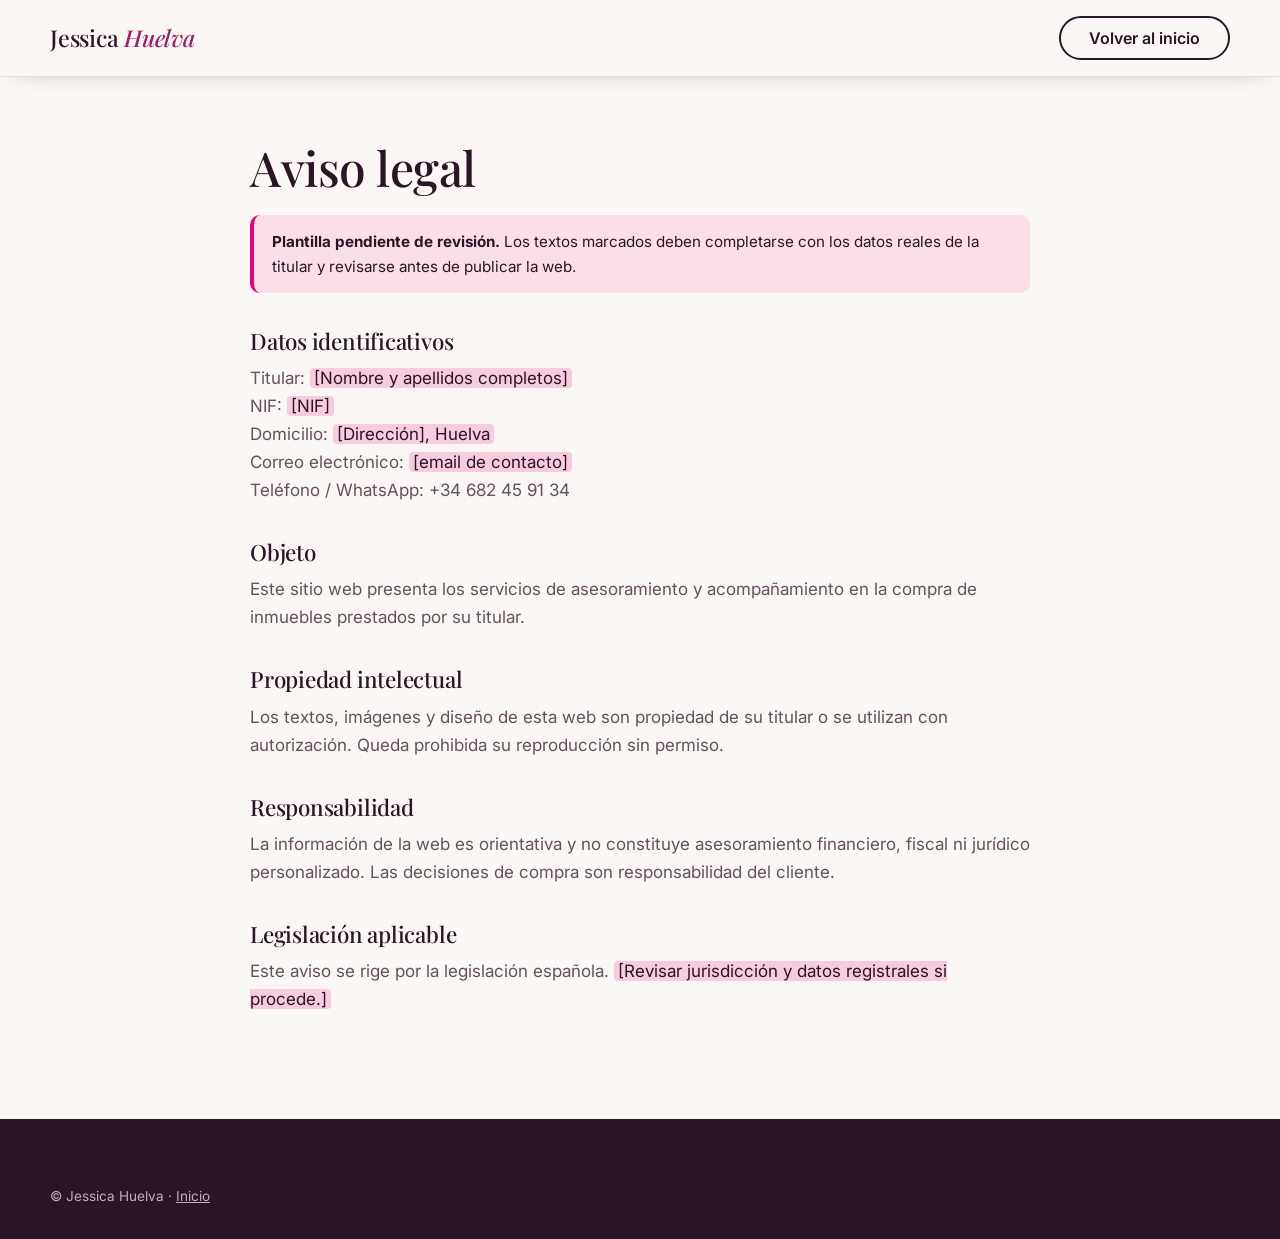
==== aviso-legal.html @ d4043e0d "Añade radar de inversión y página Mis operaciones; menú actualizado Radar: capital, financiación, ob" ====
<!doctype html>
<html lang="es">
<head>
<meta charset="utf-8">
<meta name="viewport" content="width=device-width, initial-scale=1">
<title>Aviso legal · Jessica Huelva</title>
<meta name="robots" content="noindex">
<link rel="preconnect" href="https://fonts.googleapis.com">
<link rel="preconnect" href="https://fonts.gstatic.com" crossorigin>
<link rel="stylesheet" href="https://fonts.googleapis.com/css2?family=Inter:wght@400;500;600&family=Playfair+Display:ital,wght@0,400;0,500;1,400&display=swap">
<link rel="stylesheet" href="styles.css?v=20261005">
</head>
<body>
<header class="header is-scrolled"><div class="wrap"><a class="brand" href="index.html">Jessica <span>Huelva</span></a><a class="btn btn-ghost" style="min-height:44px" href="index.html">Volver al inicio</a></div></header>
<main class="legal"><div class="wrap">
<h1>Aviso legal</h1>
<p class="todo"><strong>Plantilla pendiente de revisión.</strong> Los textos marcados deben completarse con los datos reales de la titular y revisarse antes de publicar la web.</p>
<h2>Datos identificativos</h2>
<p>Titular: <mark>[Nombre y apellidos completos]</mark><br>NIF: <mark>[NIF]</mark><br>Domicilio: <mark>[Dirección], Huelva</mark><br>Correo electrónico: <mark>[email de contacto]</mark><br>Teléfono / WhatsApp: +34 682 45 91 34</p>
<h2>Objeto</h2>
<p>Este sitio web presenta los servicios de asesoramiento y acompañamiento en la compra de inmuebles prestados por su titular.</p>
<h2>Propiedad intelectual</h2>
<p>Los textos, imágenes y diseño de esta web son propiedad de su titular o se utilizan con autorización. Queda prohibida su reproducción sin permiso.</p>
<h2>Responsabilidad</h2>
<p>La información de la web es orientativa y no constituye asesoramiento financiero, fiscal ni jurídico personalizado. Las decisiones de compra son responsabilidad del cliente.</p>
<h2>Legislación aplicable</h2>
<p>Este aviso se rige por la legislación española. <mark>[Revisar jurisdicción y datos registrales si procede.]</mark></p>
</div></main>
<footer class="footer"><div class="wrap"><p class="copy" style="padding-top:0">© Jessica Huelva · <a href="index.html" style="color:inherit">Inicio</a></p></div></footer>
</body></html>
---- styles.css ----
/* =========================================================
   Jessica Huelva — Personal Shopper Inmobiliario
   Paleta: fondo cálido · magenta (marca) · fucsia (acento) · tinta ciruela
   ========================================================= */
:root {
  --bg: #fbf7f4;
  --bg-soft: #f4ebe7;
  --card: #ffffff;
  --ink: #2a1626;
  --muted: #65515f;
  --line: #e8dcd8;
  --magenta: #a31c69;
  --magenta-deep: #7a1250;
  --fucsia: #e6007e;
  --ink-bg: #2a1626;
  --on-dark: #fbf1f6;

  --serif: "Playfair Display", Georgia, "Times New Roman", serif;
  --sans: "Inter", system-ui, -apple-system, "Segoe UI", Roboto, sans-serif;

  --r: 20px;
  --shadow: 0 1px 2px rgba(42, 22, 38, .05), 0 12px 32px -12px rgba(42, 22, 38, .18);
  --ease: cubic-bezier(.22, .8, .24, 1);
  --wrap: 1180px;
}

*, *::before, *::after { box-sizing: border-box; }
html { scroll-behavior: smooth; scroll-padding-top: 84px; -webkit-text-size-adjust: 100%; }
body {
  margin: 0; background: var(--bg); color: var(--ink);
  font: 400 17px/1.65 var(--sans);
  -webkit-font-smoothing: antialiased; overflow-x: clip;
}
img { max-width: 100%; display: block; }
svg[aria-hidden="true"]:not([width]) { aspect-ratio: 1; }
a { color: inherit; }
h1, h2, h3 { font-family: var(--serif); font-weight: 500; line-height: 1.12; margin: 0; letter-spacing: -.01em; }
h1 { font-size: clamp(2.35rem, 5.2vw, 4.2rem); }
h2 { font-size: clamp(1.9rem, 3.6vw, 3rem); }
h3 { font-size: 1.35rem; }
h1 em, h2 em { font-style: italic; color: var(--magenta); }
p { margin: 0; }
.wrap { width: min(var(--wrap), 100% - 40px); margin-inline: auto; }
.section { padding: clamp(72px, 10vw, 128px) 0; }
.eyebrow {
  display: inline-flex; align-items: center; gap: 10px;
  font: 600 .78rem/1 var(--sans); letter-spacing: .16em; text-transform: uppercase; color: var(--magenta);
}
.eyebrow::before { content: ""; width: 28px; height: 2px; background: var(--fucsia); }
.lead { font-size: 1.15rem; color: var(--muted); max-width: 56ch; }
.sr-only { position: absolute; width: 1px; height: 1px; overflow: hidden; clip: rect(0 0 0 0); white-space: nowrap; }
:focus-visible { outline: 3px solid var(--fucsia); outline-offset: 3px; border-radius: 6px; }

/* ---------- Botones ---------- */
.btn {
  display: inline-flex; align-items: center; justify-content: center; gap: 10px;
  min-height: 52px; padding: 0 28px; border-radius: 999px; border: 2px solid transparent;
  font: 600 1rem/1 var(--sans); text-decoration: none; cursor: pointer;
  transition: transform .25s var(--ease), background .25s, box-shadow .25s, color .25s, border-color .25s;
}
.btn svg { width: 20px; height: 20px; flex: none; }
.btn-primary { background: var(--magenta); color: #fff; box-shadow: 0 10px 24px -10px rgba(163, 28, 105, .7); }
.btn-primary:hover { background: var(--magenta-deep); transform: translateY(-2px); box-shadow: 0 16px 28px -10px rgba(163, 28, 105, .75); }
.btn-ghost { border-color: var(--ink); color: var(--ink); }
.btn-ghost:hover { background: var(--ink); color: #fff; }
.btn-light { background: #fff; color: var(--magenta-deep); }
.btn-light:hover { transform: translateY(-2px); background: var(--on-dark); }

/* ---------- Cabecera ---------- */
.header {
  position: sticky; top: 0; z-index: 50;
  background: rgba(251, 247, 244, .86); backdrop-filter: blur(14px); -webkit-backdrop-filter: blur(14px);
  border-bottom: 1px solid transparent; transition: border-color .3s, box-shadow .3s;
}
.header.is-scrolled { border-color: var(--line); box-shadow: 0 8px 24px -18px rgba(42, 22, 38, .4); }
.header .wrap { display: flex; align-items: center; justify-content: space-between; height: 76px; gap: 24px; }
.brand { font: 500 1.45rem/1 var(--serif); text-decoration: none; letter-spacing: -.01em; }
.brand span { color: var(--magenta); font-style: italic; }
.nav { display: flex; align-items: center; gap: 30px; }
.nav a:not(.btn) { text-decoration: none; font-size: .95rem; font-weight: 500; position: relative; padding: 6px 0; }
.nav a:not(.btn)::after {
  content: ""; position: absolute; left: 0; right: 100%; bottom: 0; height: 2px; background: var(--fucsia);
  transition: right .3s var(--ease);
}
.nav a:not(.btn):hover::after { right: 0; }
.nav .btn { min-height: 44px; padding: 0 22px; font-size: .92rem; }
.burger { display: none; width: 48px; height: 48px; border: 0; background: none; cursor: pointer; border-radius: 12px; }
.burger span { display: block; width: 24px; height: 2px; background: var(--ink); margin: 5px auto; transition: transform .3s, opacity .3s; }
.burger[aria-expanded="true"] span:nth-child(1) { transform: translateY(7px) rotate(45deg); }
.burger[aria-expanded="true"] span:nth-child(2) { opacity: 0; }
.burger[aria-expanded="true"] span:nth-child(3) { transform: translateY(-7px) rotate(-45deg); }

/* ---------- Hero ---------- */
.hero { padding: clamp(32px, 6vw, 72px) 0 clamp(64px, 9vw, 112px); position: relative; overflow: hidden; }
.hero::before {
  content: ""; position: absolute; z-index: -1; right: -10%; top: -8%; width: 640px; height: 640px; border-radius: 50%;
  background: radial-gradient(closest-side, rgba(230, 0, 126, .14), rgba(230, 0, 126, 0));
}
.hero-grid { display: grid; grid-template-columns: 1.12fr .88fr; gap: clamp(32px, 6vw, 88px); align-items: center; }
.hero h1 { margin: 22px 0 24px; }
.hero .lead { margin-bottom: 36px; }
.paths { display: grid; grid-template-columns: 1fr 1fr; gap: 14px; margin-bottom: 26px; }
.path {
  display: flex; flex-direction: column; gap: 4px; padding: 20px 22px; text-decoration: none;
  background: var(--card); border: 1px solid var(--line); border-radius: 16px; position: relative;
  transition: transform .3s var(--ease), border-color .3s, box-shadow .3s;
}
.path small { color: var(--muted); font-size: .85rem; line-height: 1.4; }
.path strong { font: 500 1.2rem/1.2 var(--serif); }
.path svg { position: absolute; right: 18px; top: 20px; width: 22px; height: 22px; color: var(--magenta); transition: transform .3s var(--ease); }
.path:hover { transform: translateY(-3px); border-color: var(--magenta); box-shadow: var(--shadow); }
.path:hover svg { transform: translate(3px, -3px); }
.hero-note { font-size: .92rem; color: var(--muted); display: flex; gap: 10px; align-items: center; }
.hero-note i { width: 8px; height: 8px; border-radius: 50%; background: var(--fucsia); box-shadow: 0 0 0 4px rgba(230, 0, 126, .18); flex: none; }

.portrait { position: relative; }
.portrait-frame {
  border-radius: 240px 240px var(--r) var(--r); overflow: hidden; aspect-ratio: 4 / 5.1;
  box-shadow: var(--shadow); background: var(--bg-soft);
}
.portrait-frame img { width: 100%; height: 100%; object-fit: cover; object-position: 50% 18%; }
.portrait::before {
  content: ""; position: absolute; inset: 22px -18px -18px 22px; border: 2px solid var(--fucsia);
  border-radius: 240px 240px var(--r) var(--r); z-index: -1; opacity: .55;
}
.badge {
  position: absolute; left: -22px; bottom: 36px; background: var(--card); border-radius: 16px; padding: 14px 18px;
  box-shadow: var(--shadow); display: flex; align-items: center; gap: 12px; max-width: 250px;
}
.badge .badge-icon { color: #fff; width: 42px; height: 42px; border-radius: 12px; background: var(--magenta); color: #fff; display: grid; place-items: center; flex: none; }
.badge-icon svg { width: 22px; height: 22px; }
.badge b { display: block; font-size: .95rem; line-height: 1.25; }
.badge span { font-size: .8rem; color: var(--muted); line-height: 1.3; display: block; }

/* ---------- Banda de valores ---------- */
.band { background: var(--ink-bg); color: var(--on-dark); padding: 30px 0; }
.band ul { list-style: none; margin: 0; padding: 0; display: grid; grid-template-columns: repeat(4, 1fr); gap: 24px; }
.band li { display: flex; gap: 12px; align-items: center; font-size: .95rem; line-height: 1.35; }
.band svg { width: 26px; height: 26px; color: var(--fucsia); flex: none; }

/* ---------- Qué es un PSI ---------- */
.split { display: grid; grid-template-columns: .9fr 1.1fr; gap: clamp(32px, 6vw, 88px); align-items: start; }
.split h2 { margin: 18px 0 20px; }
.compare { display: grid; grid-template-columns: 1fr 1fr; gap: 16px; }
.compare article { background: var(--card); border: 1px solid var(--line); border-radius: var(--r); padding: 28px; }
.compare article.us { background: var(--magenta); border-color: var(--magenta); color: #fff; box-shadow: 0 24px 40px -22px rgba(163, 28, 105, .8); }
.compare h3 { font-size: 1.15rem; margin-bottom: 4px; }
.compare .who { font-size: .8rem; letter-spacing: .12em; text-transform: uppercase; font-weight: 600; opacity: .75; margin-bottom: 18px; display: block; }
.compare ul { list-style: none; padding: 0; margin: 0; display: grid; gap: 12px; font-size: .96rem; line-height: 1.45; }
.compare li { padding-left: 24px; position: relative; }
.compare li::before { content: ""; position: absolute; left: 0; top: .55em; width: 10px; height: 10px; border-radius: 50%; background: var(--line); }
.compare .us li::before { background: var(--fucsia); box-shadow: 0 0 0 3px rgba(255, 255, 255, .25); }

/* ---------- Dos caminos ---------- */
.paths-section { background: var(--bg-soft); }
.section-head { max-width: 720px; margin-bottom: 52px; }
.section-head h2 { margin: 18px 0 16px; }
.duo { display: grid; grid-template-columns: 1fr 1fr; gap: 24px; }
.card {
  background: var(--card); border-radius: 28px; padding: clamp(28px, 4vw, 48px);
  border: 1px solid var(--line); display: flex; flex-direction: column; gap: 22px; position: relative; overflow: hidden;
}
.card .tag {
  align-self: flex-start; font: 600 .75rem/1 var(--sans); letter-spacing: .14em; text-transform: uppercase;
  color: var(--magenta); background: rgba(163, 28, 105, .09); padding: 8px 14px; border-radius: 999px;
}
.card h3 { font-size: clamp(1.6rem, 2.6vw, 2.1rem); }
.card p { color: var(--muted); }
.checks { list-style: none; padding: 0; margin: 0; display: grid; gap: 14px; }
.checks li { display: flex; gap: 14px; align-items: flex-start; font-size: .98rem; line-height: 1.5; }
.checks svg { width: 22px; height: 22px; color: var(--fucsia); flex: none; margin-top: 2px; }
.card .btn { margin-top: auto; align-self: flex-start; }
.card.alt { background: var(--ink-bg); color: var(--on-dark); border-color: var(--ink-bg); }
.card.alt p { color: rgba(251, 241, 246, .78); }
.card.alt .tag { color: #ffd3ea; background: rgba(255, 255, 255, .1); }
.card.alt h3 em { color: #ff7ac0; font-style: italic; }
.card h3 em { font-style: italic; color: var(--magenta); }

/* ---------- Proceso / línea de tiempo ---------- */
.timeline { position: relative; }
.tl-track { list-style: none; margin: 0; padding: 0; }
.tl-track { position: relative; display: grid; grid-template-columns: repeat(6, 1fr); }
.tl-track::before {
  content: ""; position: absolute; left: calc(100% / 12); right: calc(100% / 12); top: 27px; height: 3px;
  background: var(--line); border-radius: 3px;
}
.tl-progress {
  position: absolute; left: calc(100% / 12); top: 27px; height: 3px; border-radius: 3px;
  background: linear-gradient(90deg, var(--magenta), var(--fucsia)); width: 0; z-index: 1; transition: width .5s var(--ease);
}
.step { position: relative; text-align: center; padding: 0 6px; }
.step-btn {
  all: unset; box-sizing: border-box; cursor: pointer; display: flex; flex-direction: column; align-items: center; gap: 14px; width: 100%;
}
.step-btn:focus-visible { outline: 3px solid var(--fucsia); outline-offset: 6px; border-radius: 12px; }
.dot {
  width: 56px; height: 56px; border-radius: 50%; display: grid; place-items: center; position: relative; z-index: 2;
  background: var(--bg); border: 3px solid var(--line); font: 500 1.2rem/1 var(--serif); color: var(--muted);
  transition: all .35s var(--ease);
}
.step-title { font-weight: 600; font-size: .95rem; line-height: 1.3; color: var(--muted); transition: color .3s; }
.step.is-done .dot { border-color: var(--magenta); color: var(--magenta); }
.step.is-active .dot { background: var(--magenta); border-color: var(--magenta); color: #fff; transform: scale(1.14); box-shadow: 0 0 0 7px rgba(230, 0, 126, .16); }
.step.is-active .step-title, .step.is-done .step-title { color: var(--ink); }
.step-btn:hover .dot { border-color: var(--fucsia); }
.step-detail { display: none; }
.js .tl-panel {
  margin-top: 44px; background: var(--card); border: 1px solid var(--line); border-radius: 28px;
  padding: clamp(28px, 4vw, 48px); display: grid; grid-template-columns: auto 1fr; gap: 12px 32px; align-items: start;
  box-shadow: var(--shadow); min-height: 190px;
}
.tl-panel .num { font: italic 500 4.5rem/1 var(--serif); color: var(--fucsia); grid-row: span 2; }
.tl-panel h3 { font-size: 1.7rem; align-self: end; }
.tl-panel p { color: var(--muted); max-width: 70ch; align-self: start; }
.tl-panel p + p { margin-top: 10px; }
.tl-panel .body { grid-column: 2; }
.tl-controls { display: flex; gap: 10px; margin-top: 20px; justify-content: center; }
.tl-controls button {
  width: 48px; height: 48px; border-radius: 50%; border: 2px solid var(--ink); background: none; cursor: pointer;
  display: grid; place-items: center; color: var(--ink); transition: all .25s;
}
.tl-controls button:hover { background: var(--ink); color: #fff; }
.tl-controls svg { width: 20px; height: 20px; }
.tl-extra {
  margin-top: 36px; padding: 22px 26px; border-radius: 18px; border: 2px dashed rgba(163, 28, 105, .4);
  display: flex; gap: 16px; align-items: center; color: var(--muted); font-size: .98rem;
}
.tl-extra svg { width: 28px; height: 28px; color: var(--magenta); flex: none; }
.tl-extra b { color: var(--ink); }
.no-js .tl-panel, .no-js .tl-controls { display: none; }

/* ---------- Cómo trabajo ---------- */
.how { background: var(--bg-soft); }
.principles { display: grid; grid-template-columns: repeat(4, 1fr); gap: 20px; }
.principle { background: var(--card); border-radius: var(--r); padding: 30px 26px; border: 1px solid var(--line); transition: transform .35s var(--ease), box-shadow .35s; }
.principle:hover { transform: translateY(-5px); box-shadow: var(--shadow); }
.principle .ico { width: 52px; height: 52px; border-radius: 16px; background: rgba(230, 0, 126, .1); color: var(--magenta); display: grid; place-items: center; margin-bottom: 20px; }
.principle .ico svg { width: 26px; height: 26px; }
.principle h3 { font-size: 1.2rem; margin-bottom: 10px; }
.principle p { font-size: .96rem; color: var(--muted); line-height: 1.55; }

/* ---------- Sobre Jessica ---------- */
.about-grid { display: grid; grid-template-columns: .85fr 1.15fr; gap: clamp(32px, 7vw, 100px); align-items: center; }
.about-photo { position: relative; }
.about-photo .frame { border-radius: var(--r); overflow: hidden; box-shadow: var(--shadow); background: #fff; aspect-ratio: 4 / 5; }
.about-photo img { width: 100%; height: 100%; object-fit: cover; object-position: 50% 15%; }
.about-photo::after {
  content: ""; position: absolute; width: 46%; aspect-ratio: 1; right: -24px; bottom: -24px; z-index: -1; border-radius: 50%;
  background: radial-gradient(circle at 30% 30%, var(--fucsia), var(--magenta)); opacity: .9;
}
.about h2 { margin: 18px 0 22px; }
.about p { color: var(--muted); margin-bottom: 16px; max-width: 58ch; }
.about .sign { font: italic 500 1.6rem/1 var(--serif); color: var(--magenta); margin-top: 26px; }
.facts { display: flex; flex-wrap: wrap; gap: 10px; margin: 28px 0 0; padding: 0; list-style: none; }
.facts li { padding: 10px 18px; border-radius: 999px; background: var(--card); border: 1px solid var(--line); font-size: .9rem; font-weight: 500; }

/* ---------- FAQ ---------- */
.faq-wrap { max-width: 820px; margin-inline: auto; }
.faq-wrap .section-head { text-align: center; margin-inline: auto; }
.faq-wrap .eyebrow { justify-content: center; }
details { border-bottom: 1px solid var(--line); }
summary {
  list-style: none; cursor: pointer; padding: 26px 56px 26px 0; position: relative;
  font: 500 1.25rem/1.35 var(--serif);
}
summary::-webkit-details-marker { display: none; }
summary::after {
  content: ""; position: absolute; right: 6px; top: 50%; width: 14px; height: 14px; margin-top: -10px;
  border-right: 2.5px solid var(--magenta); border-bottom: 2.5px solid var(--magenta); transform: rotate(45deg);
  transition: transform .3s var(--ease);
}
details[open] summary::after { transform: rotate(-135deg); margin-top: -4px; }
details p { padding: 0 56px 28px 0; color: var(--muted); }

/* ---------- CTA final ---------- */
.cta { padding-bottom: clamp(72px, 10vw, 128px); }
.cta-box {
  background: linear-gradient(135deg, var(--magenta-deep), var(--magenta) 55%, #c4167f);
  border-radius: 36px; color: #fff; text-align: center; padding: clamp(48px, 8vw, 96px) 24px; position: relative; overflow: hidden;
}
.cta-box::before, .cta-box::after { content: ""; position: absolute; border-radius: 50%; background: rgba(255, 255, 255, .07); }
.cta-box::before { width: 420px; height: 420px; left: -140px; top: -180px; }
.cta-box::after { width: 320px; height: 320px; right: -90px; bottom: -150px; background: rgba(230, 0, 126, .28); }
.cta-box > * { position: relative; z-index: 1; }
.cta-box h2 { color: #fff; margin-bottom: 18px; }
.cta-box h2 em { color: #ffc2e3; }
.cta-box p { max-width: 54ch; margin: 0 auto 34px; color: rgba(255, 255, 255, .88); font-size: 1.1rem; }
.cta-box small { display: block; margin-top: 20px; opacity: .8; font-size: .9rem; }

/* ---------- Footer ---------- */
.footer { background: var(--ink-bg); color: var(--on-dark); padding: 56px 0 32px; font-size: .92rem; }
.footer-grid { display: flex; justify-content: space-between; gap: 32px; flex-wrap: wrap; padding-bottom: 32px; border-bottom: 1px solid rgba(255, 255, 255, .12); }
.footer .brand { color: #fff; font-size: 1.6rem; }
.footer .brand span { color: #ff7ac0; }
.footer p { color: rgba(251, 241, 246, .7); margin-top: 10px; max-width: 36ch; }
.footer nav { display: flex; gap: 22px; flex-wrap: wrap; align-items: flex-start; }
.footer nav a { color: rgba(251, 241, 246, .85); text-decoration: none; }
.footer nav a:hover { color: #fff; text-decoration: underline; }
.copy { padding-top: 24px; color: rgba(251, 241, 246, .55); font-size: .85rem; }

/* ---------- WhatsApp flotante ---------- */
.wa-float {
  position: fixed; right: 18px; bottom: 18px; z-index: 60; width: 60px; height: 60px; border-radius: 50%;
  background: var(--magenta); color: #fff; display: none; place-items: center; box-shadow: 0 14px 28px -8px rgba(163, 28, 105, .8);
}
.wa-float svg { width: 30px; height: 30px; }

/* ---------- Revelado al hacer scroll (mejora progresiva) ---------- */
.js .reveal { opacity: 0; transform: translateY(26px); transition: opacity .8s var(--ease), transform .8s var(--ease); transition-delay: var(--d, 0s); }
.js .reveal.in { opacity: 1; transform: none; }

/* ---------- Páginas legales ---------- */
.legal { padding: 64px 0 96px; }
.legal .wrap { max-width: 780px; }
.legal h1 { font-size: clamp(2rem, 4vw, 3rem); margin-bottom: 12px; }
.legal h2 { font-size: 1.4rem; margin: 36px 0 10px; }
.legal p, .legal li { color: var(--muted); margin-bottom: 10px; }
.legal .todo { background: rgba(230, 0, 126, .1); border-left: 4px solid var(--fucsia); padding: 14px 18px; border-radius: 10px; color: var(--ink); margin: 20px 0 32px; font-size: .95rem; }
.legal mark { background: rgba(230, 0, 126, .18); padding: 0 4px; border-radius: 4px; color: var(--ink); }

/* ---------- Responsive ---------- */
@media (max-width: 1000px) {
  .hero-grid, .split, .about-grid { grid-template-columns: 1fr; }
  .portrait { max-width: 460px; margin-inline: auto; width: 100%; order: -1; }
  .band ul { grid-template-columns: 1fr 1fr; }
  .principles { grid-template-columns: 1fr 1fr; }
  .about-photo { max-width: 420px; }
}
@media (max-width: 899px) {
  /* Línea de tiempo en vertical */
  .tl-track { grid-template-columns: 1fr; gap: 0; padding-left: 0; }
  .tl-track::before { left: 27px; right: auto; top: 28px; bottom: 28px; width: 3px; height: auto; }
  .tl-progress { display: none; }
  .step { text-align: left; padding: 0 0 30px; }
  .step:last-child { padding-bottom: 0; }
  .step-btn { flex-direction: row; align-items: center; gap: 18px; }
  .step-title { font-size: 1.1rem; color: var(--ink); }
  .step.is-active .dot { transform: none; box-shadow: none; }
  .step-detail, .js .step-detail { display: block; margin: 12px 0 0 74px; color: var(--muted); font-size: .96rem; line-height: 1.6; }
  .step-detail p + p { margin-top: 8px; }
  .js .tl-panel, .tl-controls { display: none; }
  .step.is-active .dot, .step .dot { background: var(--bg); }
  .step .dot, .step.is-active .dot { border-color: var(--magenta); color: var(--magenta); }
}
@media (max-width: 820px) {
  body { font-size: 16px; }
  .nav {
    position: fixed; inset: 76px 0 auto 0; background: var(--bg); flex-direction: column; align-items: stretch; gap: 0;
    padding: 12px 20px 28px; border-bottom: 1px solid var(--line); box-shadow: 0 24px 40px -24px rgba(42, 22, 38, .45);
    transform: translateY(-12px); opacity: 0; pointer-events: none; transition: opacity .25s, transform .25s var(--ease);
  }
  .nav.open { transform: none; opacity: 1; pointer-events: auto; }
  .nav a:not(.btn) { padding: 16px 4px; font-size: 1.05rem; border-bottom: 1px solid var(--line); }
  .nav a:not(.btn)::after { display: none; }
  .nav .btn { margin-top: 18px; }
  .burger { display: block; }
  .paths, .duo, .compare { grid-template-columns: 1fr; }
  .badge { left: 12px; bottom: 12px; }
  .portrait::before { inset: 14px -10px -10px 14px; }
  .wa-float { display: grid; }
  .tl-extra { flex-direction: column; text-align: center; }
  summary { font-size: 1.12rem; padding-right: 40px; }
  details p { padding-right: 0; }
}
@media (max-width: 520px) {
  .band ul, .principles { grid-template-columns: 1fr; }
  .btn { width: 100%; }
  .card .btn { align-self: stretch; }
}
@media (prefers-reduced-motion: reduce) {
  html { scroll-behavior: auto; }
  .js .reveal { transition-duration: .01s; transform: none; }
}

/* ---------- Mapa de precios (subpágina) ---------- */
.map-hero { padding: clamp(40px, 7vw, 88px) 0 24px; }
.map-hero h1 { margin: 20px 0 18px; font-size: clamp(2.1rem, 4.6vw, 3.6rem); }
.crumb { font-size: .9rem; color: var(--muted); margin-bottom: 20px; }
.crumb a { color: var(--magenta); text-decoration: none; font-weight: 500; }
.stat-row { display: flex; flex-wrap: wrap; gap: 14px; margin-top: 30px; }
.stat { background: var(--card); border: 1px solid var(--line); border-radius: 16px; padding: 16px 22px; min-width: 170px; }
.stat small { display: block; color: var(--muted); font-size: .8rem; letter-spacing: .06em; text-transform: uppercase; font-weight: 600; }
.stat strong { font: 500 1.9rem/1.2 var(--serif); }
.map-grid { display: grid; grid-template-columns: 1.25fr .75fr; gap: 24px; align-items: start; }
.tiles { display: grid; grid-template-columns: repeat(6, 1fr); gap: 12px; }
.tile {
  all: unset; box-sizing: border-box; cursor: pointer; grid-column: span 2; min-height: 150px; border-radius: 20px; padding: 18px 20px;
  display: flex; flex-direction: column; justify-content: space-between; border: 2px solid transparent;
  transition: transform .3s var(--ease), box-shadow .3s, border-color .3s;
}
.tile:first-child { grid-column: span 4; grid-row: span 2; min-height: 312px; }
.tile:hover { transform: translateY(-3px); box-shadow: var(--shadow); }
.tile:focus-visible { outline: 3px solid var(--fucsia); outline-offset: 3px; }
.tile.is-selected { border-color: var(--ink); box-shadow: var(--shadow); }
.tile .rank { font-size: .75rem; font-weight: 600; letter-spacing: .12em; text-transform: uppercase; opacity: .75; }
.tile .name { font: 500 1.15rem/1.25 var(--serif); margin-top: 6px; }
.tile:first-child .name { font-size: 1.7rem; }
.tile .val { font: 500 1.9rem/1 var(--serif); }
.tile:first-child .val { font-size: 3rem; }
.tile .val small { font: 500 .8rem/1 var(--sans); opacity: .8; margin-left: 4px; }
.scale { display: flex; align-items: center; gap: 12px; margin-top: 18px; font-size: .85rem; color: var(--muted); }
.scale i { flex: 1; height: 10px; border-radius: 6px; background: linear-gradient(90deg, #f6dfe9, #a31c69); max-width: 260px; }
.detail { background: var(--card); border: 1px solid var(--line); border-radius: 24px; padding: 30px; box-shadow: var(--shadow); position: sticky; top: 100px; }
.detail .tag { font: 600 .75rem/1 var(--sans); letter-spacing: .14em; text-transform: uppercase; color: var(--magenta); }
.detail h2 { font-size: 1.7rem; margin: 10px 0 6px; }
.detail .big { font: 500 3.2rem/1.1 var(--serif); color: var(--magenta); }
.detail .big small { font: 500 1rem/1 var(--sans); color: var(--muted); margin-left: 6px; }
.vs { margin: 8px 0 22px; color: var(--muted); font-size: .95rem; }
.vs b { color: var(--ink); }
.chips { display: grid; grid-template-columns: repeat(3, 1fr); gap: 10px; margin-bottom: 20px; }
.chip { background: var(--bg); border-radius: 14px; padding: 12px 8px; text-align: center; }
.chip small { display: block; font-size: .72rem; color: var(--muted); text-transform: uppercase; letter-spacing: .06em; font-weight: 600; }
.chip b { font-size: 1.05rem; }
.up { color: #2f7a3d; } .down { color: #b3261e; } .nd { color: var(--muted); }
.maxline { font-size: .88rem; color: var(--muted); border-top: 1px solid var(--line); padding-top: 16px; }
.ranking { margin-top: 56px; }
.ranking h2 { font-size: 1.8rem; margin-bottom: 24px; }
.bars { display: grid; gap: 14px; position: relative; }
.bar-row { display: grid; grid-template-columns: minmax(130px, 220px) 1fr 90px; gap: 16px; align-items: center; font-size: .95rem; }
.bar-row .track { height: 16px; background: var(--bg-soft); border-radius: 10px; position: relative; }
.bar-row .fill { height: 100%; border-radius: 10px; background: linear-gradient(90deg, var(--magenta), var(--fucsia)); width: 0; transition: width .9s var(--ease); }
.bar-row b { text-align: right; font-weight: 600; }
.avg-mark { position: absolute; top: -6px; bottom: -6px; width: 2px; background: var(--ink); opacity: .7; }
.avg-label { font-size: .8rem; color: var(--muted); margin-top: 10px; }
.source { margin-top: 40px; padding: 20px 24px; border-radius: 16px; background: var(--bg-soft); color: var(--muted); font-size: .9rem; line-height: 1.6; }
@media (max-width: 1000px) { .map-grid { grid-template-columns: 1fr; } .detail { position: static; } }
@media (max-width: 620px) {
  .tiles { grid-template-columns: 1fr 1fr; }
  .tile, .tile:first-child { grid-column: span 1; grid-row: auto; min-height: 140px; }
  .tile:first-child { grid-column: span 2; min-height: 170px; }
  .tile:first-child .val { font-size: 2.4rem; }
  .bar-row { grid-template-columns: 1fr 80px; }
  .bar-row .track { grid-column: 1 / -1; order: 3; }
  .chips { grid-template-columns: 1fr 1fr 1fr; }
}

/* Mapa de calor (Leaflet) */
.mapbox { border-radius: 24px; overflow: hidden; border: 1px solid var(--line); box-shadow: var(--shadow); background: #eef0ef; }
#map { height: clamp(380px, 58vw, 560px); z-index: 1; }
.mode { display: inline-flex; gap: 4px; padding: 5px; background: var(--card); border: 1px solid var(--line); border-radius: 999px; margin-bottom: 14px; }
.mode button { all: unset; cursor: pointer; padding: 10px 20px; border-radius: 999px; font: 600 .9rem/1 var(--sans); color: var(--muted); transition: all .25s; }
.mode button.is-on { background: var(--ink); color: #fff; }
.mode button:focus-visible { outline: 3px solid var(--fucsia); outline-offset: 2px; }
.nodata { display: inline-flex; align-items: center; gap: 6px; margin-left: 12px; font-style: normal; }
.nodata b { width: 14px; height: 10px; border-radius: 3px; background: #d9d4d6; display: inline-block; }
.zone-label { background: rgba(255,255,255,.94); border: 0; border-radius: 10px; box-shadow: 0 4px 14px rgba(42,22,38,.25); font: 600 12px/1.25 var(--sans); color: var(--ink); padding: 4px 8px; text-align: center; }
.zone-label::before { display: none; }
.zone-label small { display: block; font-weight: 500; color: var(--magenta); font-size: 12px; }
.bar-row { cursor: pointer; border-radius: 10px; padding: 4px 6px; margin: -4px -6px; transition: background .2s; }
.bar-row:hover, .bar-row.is-selected { background: rgba(163,28,105,.07); }
.bar-row:focus-visible { outline: 3px solid var(--fucsia); }
@media (max-width: 620px) {
  .zone-label { font-size: 0; padding: 3px 7px; }
  .zone-label small { font-size: 12px; color: var(--ink); font-weight: 600; }
}

.mode .toggle { margin-left: 6px; border-left: 1px solid var(--line); border-radius: 0 999px 999px 0; padding-left: 22px; }
.mode .toggle.is-on { background: var(--magenta); }
.barrio-label span { display: block; transform: translate(-50%, -50%); white-space: nowrap; font: 600 10px/1 var(--sans); color: #4a3a46; text-shadow: 0 0 3px #fff, 0 0 3px #fff, 0 0 3px #fff; pointer-events: none; }
.maxline.pending { color: var(--magenta); font-weight: 500; }

.nav { gap: 24px; }
.nav a[aria-current="page"]:not(.btn) { color: var(--magenta); }
.nav a[aria-current="page"]:not(.btn)::after { right: 0; }
@media (max-width: 1060px) {
  .nav {
    position: fixed; inset: 76px 0 auto 0; background: var(--bg); flex-direction: column; align-items: stretch; gap: 0;
    padding: 12px 20px 28px; border-bottom: 1px solid var(--line); box-shadow: 0 24px 40px -24px rgba(42, 22, 38, .45);
    transform: translateY(-12px); opacity: 0; pointer-events: none; transition: opacity .25s, transform .25s var(--ease);
  }
  .nav.open { transform: none; opacity: 1; pointer-events: auto; }
  .nav a:not(.btn) { padding: 16px 4px; font-size: 1.05rem; border-bottom: 1px solid var(--line); }
  .nav a:not(.btn)::after { display: none; }
  .nav .btn { margin-top: 18px; }
  .burger { display: block; }
}
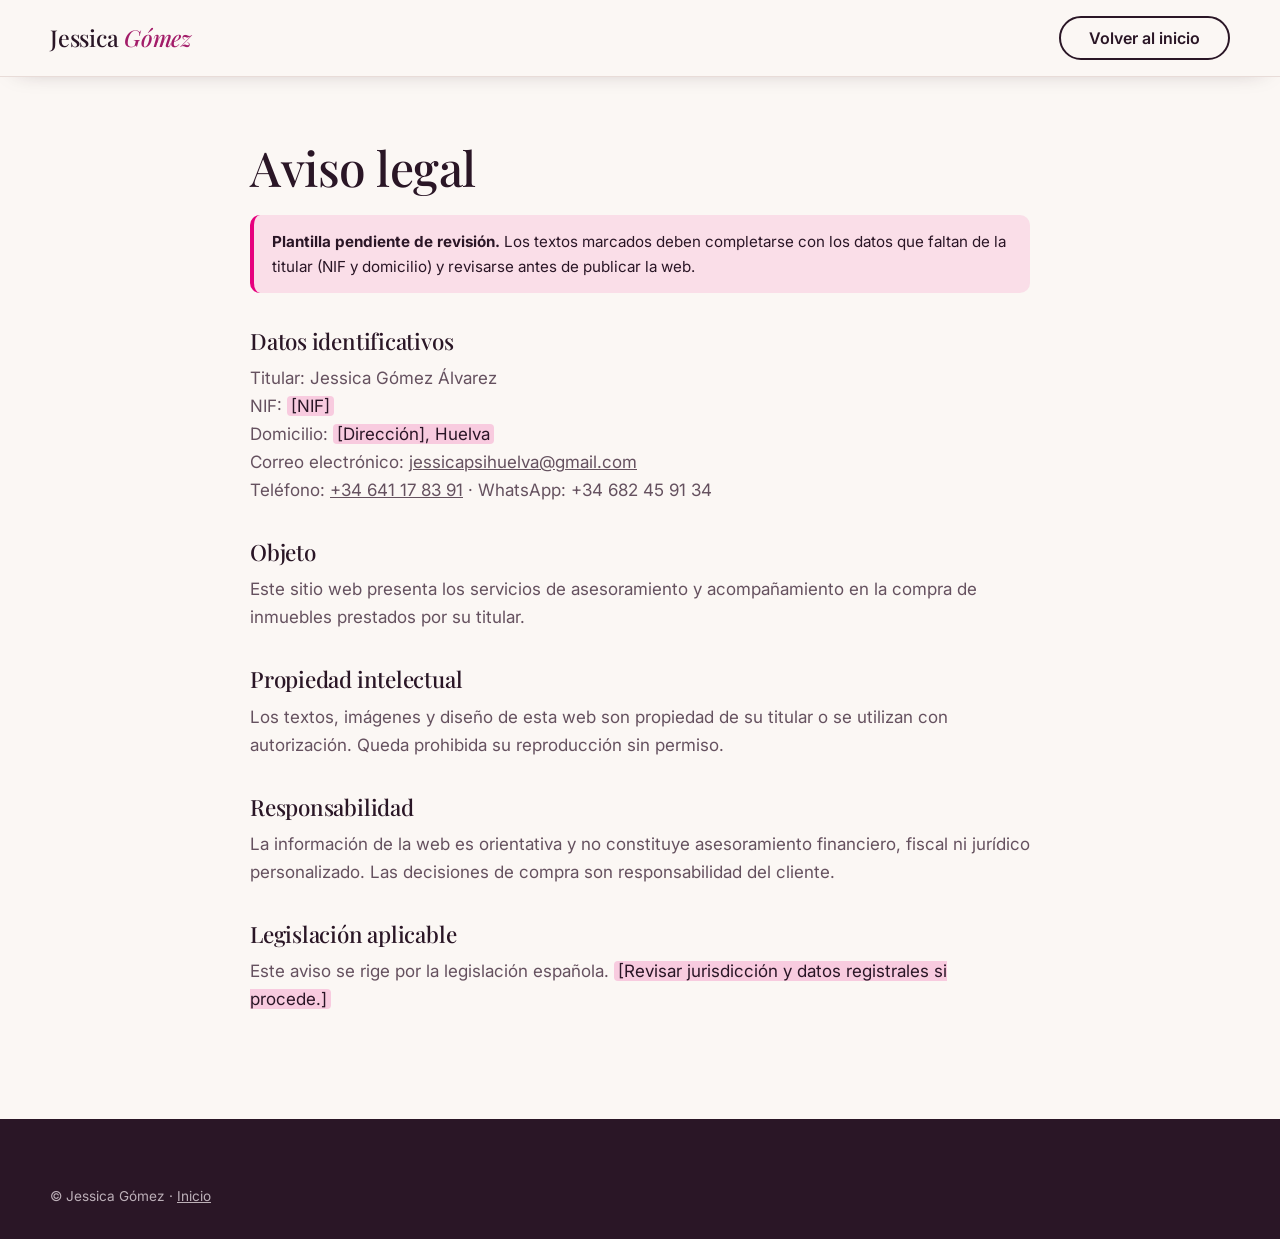
==== commit d7ff9c11: "feat: operaciones reales, rentabilidad visible, por qué contar conmigo y sobre mí ampliado - Mis ope" ====
--- a/aviso-legal.html
+++ b/aviso-legal.html
@@ -3,20 +3,20 @@
 <head>
 <meta charset="utf-8">
 <meta name="viewport" content="width=device-width, initial-scale=1">
-<title>Aviso legal · Jessica Huelva</title>
+<title>Aviso legal · Jessica Gómez</title>
 <meta name="robots" content="noindex">
 <link rel="preconnect" href="https://fonts.googleapis.com">
 <link rel="preconnect" href="https://fonts.gstatic.com" crossorigin>
 <link rel="stylesheet" href="https://fonts.googleapis.com/css2?family=Inter:wght@400;500;600&family=Playfair+Display:ital,wght@0,400;0,500;1,400&display=swap">
-<link rel="stylesheet" href="styles.css?v=20261005">
+<link rel="stylesheet" href="styles.css?v=20261021">
 </head>
 <body>
-<header class="header is-scrolled"><div class="wrap"><a class="brand" href="index.html">Jessica <span>Huelva</span></a><a class="btn btn-ghost" style="min-height:44px" href="index.html">Volver al inicio</a></div></header>
+<header class="header is-scrolled"><div class="wrap"><a class="brand" href="index.html">Jessica <span>Gómez</span></a><a class="btn btn-ghost" style="min-height:44px" href="index.html">Volver al inicio</a></div></header>
 <main class="legal"><div class="wrap">
 <h1>Aviso legal</h1>
-<p class="todo"><strong>Plantilla pendiente de revisión.</strong> Los textos marcados deben completarse con los datos reales de la titular y revisarse antes de publicar la web.</p>
+<p class="todo"><strong>Plantilla pendiente de revisión.</strong> Los textos marcados deben completarse con los datos que faltan de la titular (NIF y domicilio) y revisarse antes de publicar la web.</p>
 <h2>Datos identificativos</h2>
-<p>Titular: <mark>[Nombre y apellidos completos]</mark><br>NIF: <mark>[NIF]</mark><br>Domicilio: <mark>[Dirección], Huelva</mark><br>Correo electrónico: <mark>[email de contacto]</mark><br>Teléfono / WhatsApp: +34 682 45 91 34</p>
+<p>Titular: Jessica Gómez Álvarez<br>NIF: <mark>[NIF]</mark><br>Domicilio: <mark>[Dirección], Huelva</mark><br>Correo electrónico: <a href="mailto:jessicapsihuelva@gmail.com">jessicapsihuelva@gmail.com</a><br>Teléfono: <a href="tel:+34641178391">+34 641 17 83 91</a> · WhatsApp: +34 682 45 91 34</p>
 <h2>Objeto</h2>
 <p>Este sitio web presenta los servicios de asesoramiento y acompañamiento en la compra de inmuebles prestados por su titular.</p>
 <h2>Propiedad intelectual</h2>
@@ -26,5 +26,5 @@
 <h2>Legislación aplicable</h2>
 <p>Este aviso se rige por la legislación española. <mark>[Revisar jurisdicción y datos registrales si procede.]</mark></p>
 </div></main>
-<footer class="footer"><div class="wrap"><p class="copy" style="padding-top:0">© Jessica Huelva · <a href="index.html" style="color:inherit">Inicio</a></p></div></footer>
+<footer class="footer"><div class="wrap"><p class="copy" style="padding-top:0">© Jessica Gómez · <a href="index.html" style="color:inherit">Inicio</a></p></div></footer>
 </body></html>
--- a/styles.css
+++ b/styles.css
@@ -296,6 +296,8 @@
 .footer nav { display: flex; gap: 22px; flex-wrap: wrap; align-items: flex-start; }
 .footer nav a { color: rgba(251, 241, 246, .85); text-decoration: none; }
 .footer nav a:hover { color: #fff; text-decoration: underline; }
+.footer .foot-contact a { color: rgba(251, 241, 246, .85); text-decoration: none; }
+.footer .foot-contact a:hover { color: #fff; text-decoration: underline; }
 .copy { padding-top: 24px; color: rgba(251, 241, 246, .55); font-size: .85rem; }
 
 /* ---------- WhatsApp flotante ---------- */
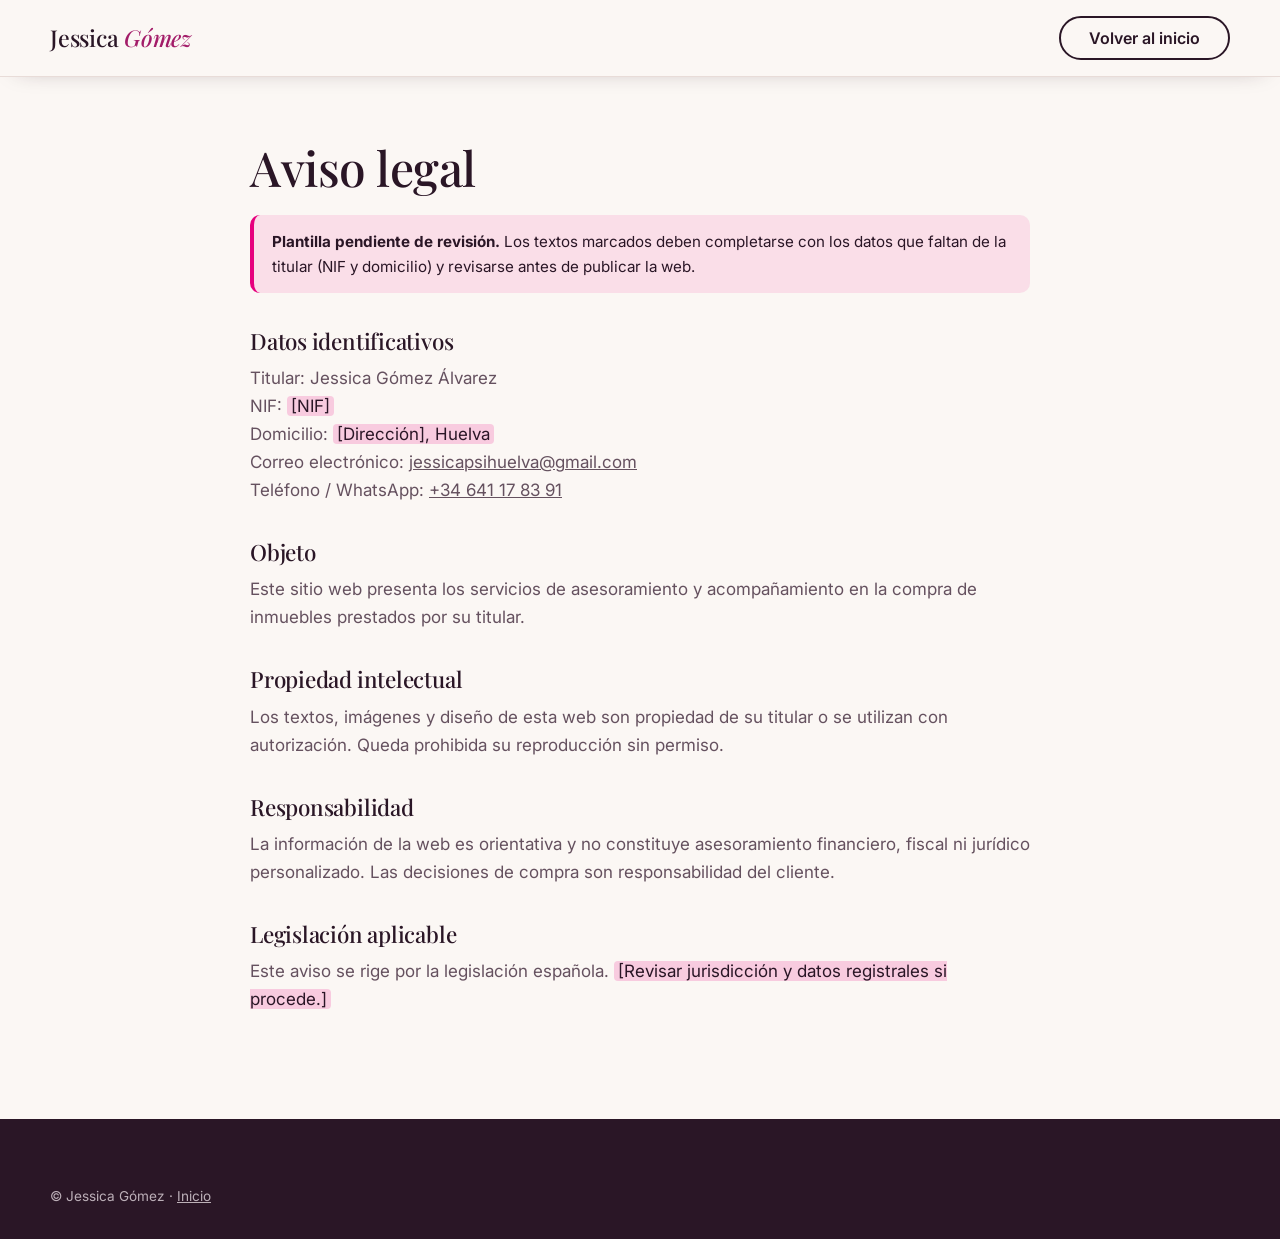
==== commit 3b6c260f: "fix: WhatsApp 641 17 83 91, comisiones de intermediarios y modalidad de alquiler - Un único número (" ====
--- a/aviso-legal.html
+++ b/aviso-legal.html
@@ -16,7 +16,7 @@
 <h1>Aviso legal</h1>
 <p class="todo"><strong>Plantilla pendiente de revisión.</strong> Los textos marcados deben completarse con los datos que faltan de la titular (NIF y domicilio) y revisarse antes de publicar la web.</p>
 <h2>Datos identificativos</h2>
-<p>Titular: Jessica Gómez Álvarez<br>NIF: <mark>[NIF]</mark><br>Domicilio: <mark>[Dirección], Huelva</mark><br>Correo electrónico: <a href="mailto:jessicapsihuelva@gmail.com">jessicapsihuelva@gmail.com</a><br>Teléfono: <a href="tel:+34641178391">+34 641 17 83 91</a> · WhatsApp: +34 682 45 91 34</p>
+<p>Titular: Jessica Gómez Álvarez<br>NIF: <mark>[NIF]</mark><br>Domicilio: <mark>[Dirección], Huelva</mark><br>Correo electrónico: <a href="mailto:jessicapsihuelva@gmail.com">jessicapsihuelva@gmail.com</a><br>Teléfono / WhatsApp: <a href="tel:+34641178391">+34 641 17 83 91</a></p>
 <h2>Objeto</h2>
 <p>Este sitio web presenta los servicios de asesoramiento y acompañamiento en la compra de inmuebles prestados por su titular.</p>
 <h2>Propiedad intelectual</h2>
